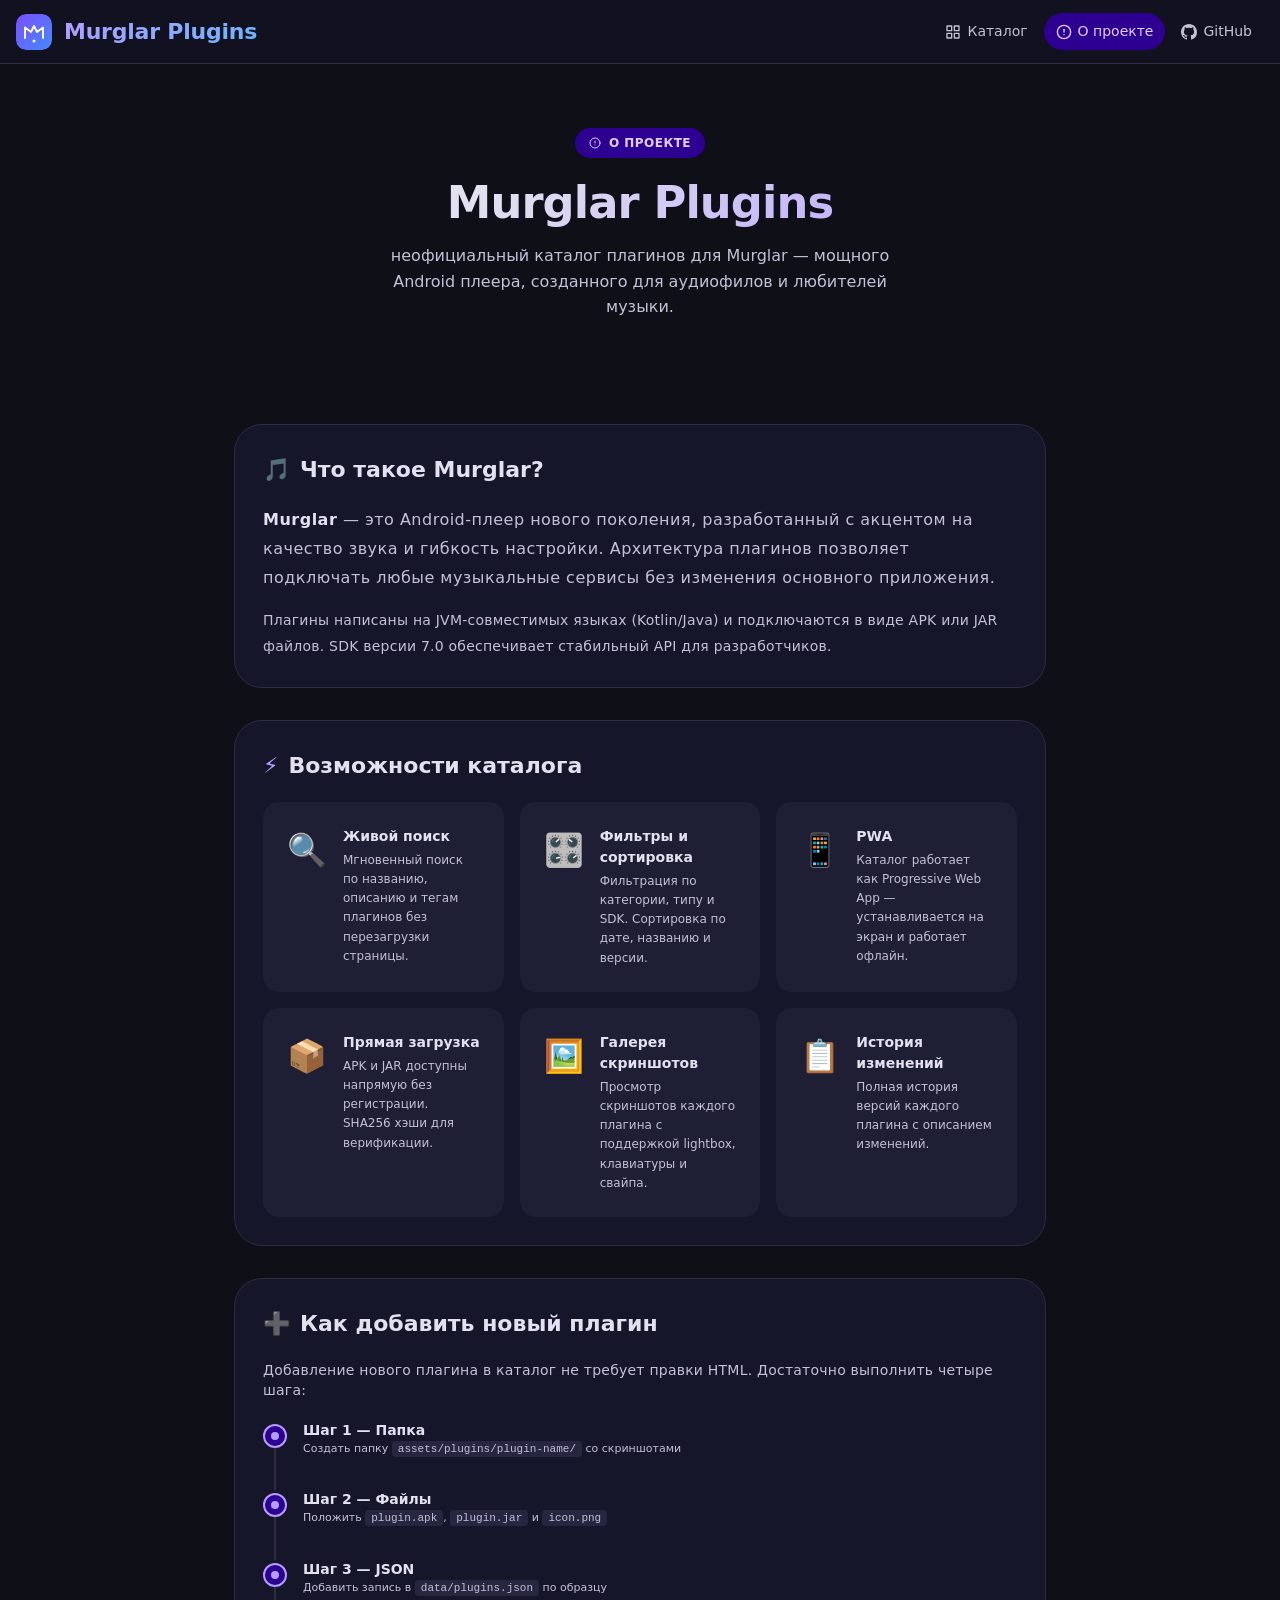
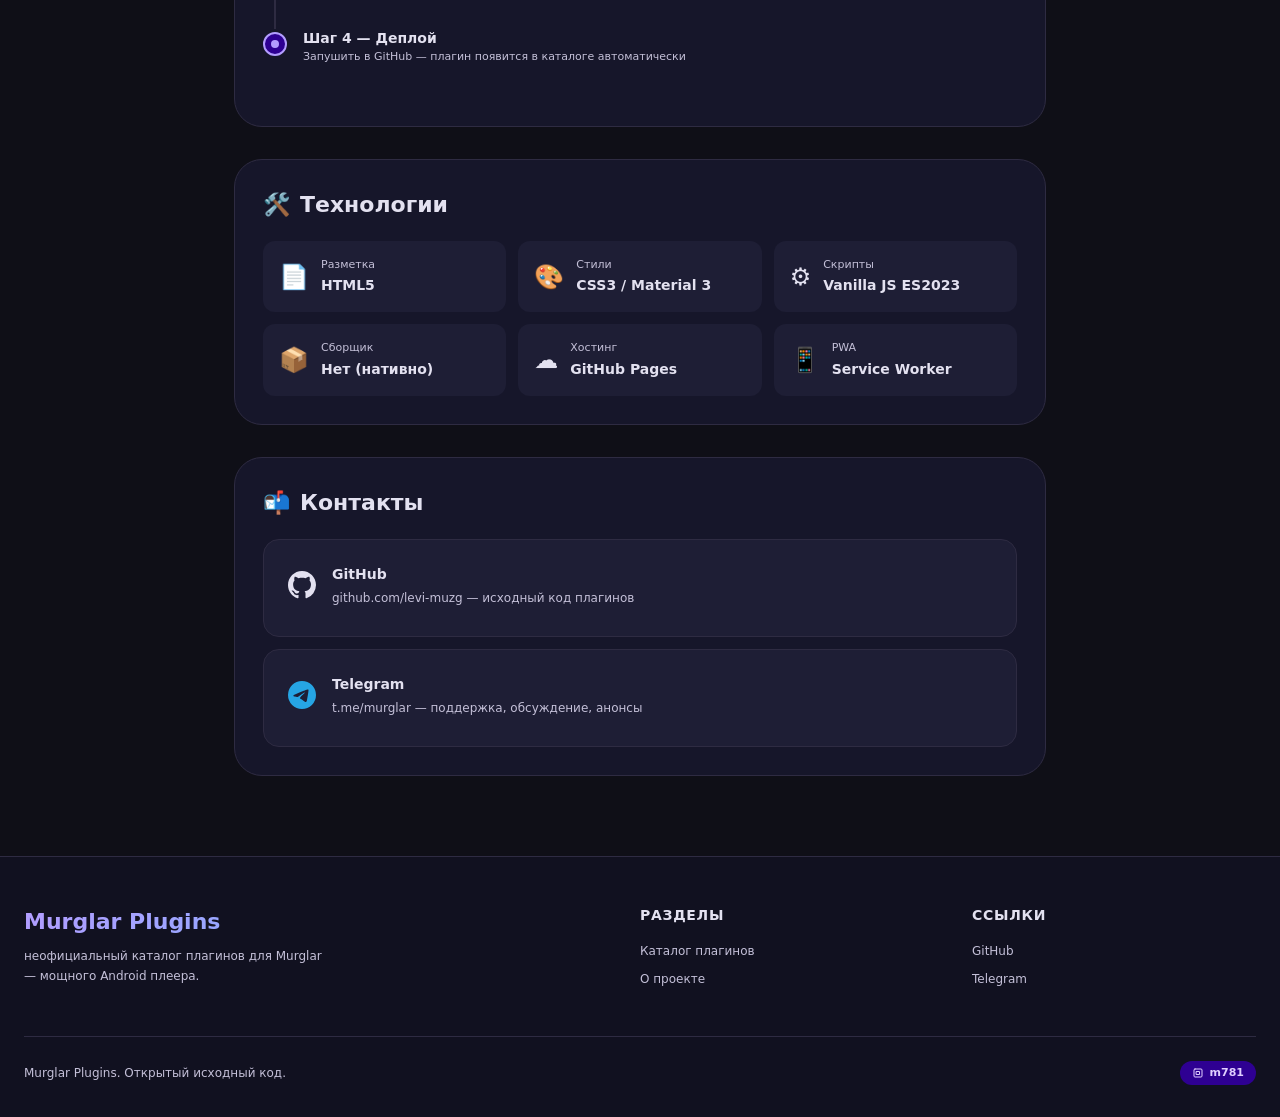
==== about.html @ e6970394 "Add files via upload" ====
<!DOCTYPE html>
<html lang="ru" data-theme="dark">
<head>
  <meta charset="UTF-8">
  <meta name="viewport" content="width=device-width, initial-scale=1.0">
  <meta name="description" content="О проекте Murglar Plugins — неофициальный каталог плагинов для Android плеера Murglar.">
  <meta name="theme-color" content="#7C4DFF">
  <meta name="color-scheme" content="dark">
  <link rel="manifest" href="manifest.json">
  <link rel="icon" type="image/svg+xml" href="assets/logo.svg">
  <link rel="apple-touch-icon" href="assets/icons/icon-192.svg">
  <title>О проекте — Murglar Plugins</title>
  <link rel="stylesheet" href="css/material.css">
  <link rel="stylesheet" href="css/style.css">
  <link rel="stylesheet" href="css/responsive.css">
</head>
<body>
<div class="page-wrapper">

  <!-- ─── NAV ─── -->
  <header>
    <nav class="nav" role="navigation" aria-label="Главная навигация">
      <div class="nav-inner">
        <a href="index.html" class="nav-brand">
          <img src="assets/logo.svg" alt="" class="nav-logo" width="36" height="36">
          <span class="nav-title">Murglar Plugins</span>
        </a>
        <div class="nav-spacer"></div>
        <div class="nav-links" role="list">
          <a href="index.html" class="nav-link" role="listitem">
            <svg width="16" height="16" viewBox="0 0 24 24" fill="none" stroke="currentColor" stroke-width="2" stroke-linecap="round" stroke-linejoin="round"><rect x="3" y="3" width="7" height="7"/><rect x="14" y="3" width="7" height="7"/><rect x="3" y="14" width="7" height="7"/><rect x="14" y="14" width="7" height="7"/></svg>
            Каталог
          </a>
          <a href="about.html" class="nav-link active" role="listitem" aria-current="page">
            <svg width="16" height="16" viewBox="0 0 24 24" fill="none" stroke="currentColor" stroke-width="2" stroke-linecap="round" stroke-linejoin="round"><circle cx="12" cy="12" r="10"/><line x1="12" y1="8" x2="12" y2="12"/><line x1="12" y1="16" x2="12.01" y2="16"/></svg>
            О проекте
          </a>
          <a href="https://github.com/levi-muzg" class="nav-link" target="_blank" rel="noopener" role="listitem">
            <svg width="16" height="16" viewBox="0 0 24 24" fill="currentColor"><path d="M12 0C5.37 0 0 5.37 0 12c0 5.31 3.435 9.795 8.205 11.385.6.105.825-.255.825-.57 0-.285-.015-1.23-.015-2.235-3.015.555-3.795-.735-4.035-1.41-.135-.345-.72-1.41-1.23-1.695-.42-.225-1.02-.78-.015-.795.945-.015 1.62.87 1.845 1.23 1.08 1.815 2.805 1.305 3.495.99.105-.78.42-1.305.765-1.605-2.67-.3-5.46-1.335-5.46-5.925 0-1.305.465-2.385 1.23-3.225-.12-.3-.54-1.53.12-3.18 0 0 1.005-.315 3.3 1.23.96-.27 1.98-.405 3-.405s2.04.135 3 .405c2.295-1.56 3.3-1.23 3.3-1.23.66 1.65.24 2.88.12 3.18.765.84 1.23 1.905 1.23 3.225 0 4.605-2.805 5.625-5.475 5.925.435.375.81 1.095.81 2.22 0 1.605-.015 2.895-.015 3.3 0 .315.225.69.825.57A12.02 12.02 0 0 0 24 12c0-6.63-5.37-12-12-12z"/></svg>
            GitHub
          </a>
        </div>
        <button id="nav-menu-btn" class="icon-btn nav-menu-btn" aria-label="Открыть меню" aria-expanded="false" aria-controls="nav-drawer">
          <svg width="22" height="22" viewBox="0 0 24 24" fill="none" stroke="currentColor" stroke-width="2" stroke-linecap="round"><line x1="3" y1="6" x2="21" y2="6"/><line x1="3" y1="12" x2="21" y2="12"/><line x1="3" y1="18" x2="21" y2="18"/></svg>
        </button>
      </div>
    </nav>
    <div id="nav-drawer-overlay" class="nav-drawer-overlay" aria-hidden="true"></div>
    <div id="nav-drawer" class="nav-drawer" role="dialog" aria-label="Меню навигации" aria-modal="true">
      <a href="index.html" class="nav-link">
        <svg width="18" height="18" viewBox="0 0 24 24" fill="none" stroke="currentColor" stroke-width="2" stroke-linecap="round" stroke-linejoin="round"><rect x="3" y="3" width="7" height="7"/><rect x="14" y="3" width="7" height="7"/><rect x="3" y="14" width="7" height="7"/><rect x="14" y="14" width="7" height="7"/></svg>
        Каталог
      </a>
      <a href="about.html" class="nav-link active" aria-current="page">
        <svg width="18" height="18" viewBox="0 0 24 24" fill="none" stroke="currentColor" stroke-width="2" stroke-linecap="round" stroke-linejoin="round"><circle cx="12" cy="12" r="10"/><line x1="12" y1="8" x2="12" y2="12"/><line x1="12" y1="16" x2="12.01" y2="16"/></svg>
        О проекте
      </a>
      <a href="https://github.com/levi-muzg" class="nav-link" target="_blank" rel="noopener">
        <svg width="18" height="18" viewBox="0 0 24 24" fill="currentColor"><path d="M12 0C5.37 0 0 5.37 0 12c0 5.31 3.435 9.795 8.205 11.385.6.105.825-.255.825-.57 0-.285-.015-1.23-.015-2.235-3.015.555-3.795-.735-4.035-1.41-.135-.345-.72-1.41-1.23-1.695-.42-.225-1.02-.78-.015-.795.945-.015 1.62.87 1.845 1.23 1.08 1.815 2.805 1.305 3.495.99.105-.78.42-1.305.765-1.605-2.67-.3-5.46-1.335-5.46-5.925 0-1.305.465-2.385 1.23-3.225-.12-.3-.54-1.53.12-3.18 0 0 1.005-.315 3.3 1.23.96-.27 1.98-.405 3-.405s2.04.135 3 .405c2.295-1.56 3.3-1.23 3.3-1.23.66 1.65.24 2.88.12 3.18.765.84 1.23 1.905 1.23 3.225 0 4.605-2.805 5.625-5.475 5.925.435.375.81 1.095.81 2.22 0 1.605-.015 2.895-.015 3.3 0 .315.225.69.825.57A12.02 12.02 0 0 0 24 12c0-6.63-5.37-12-12-12z"/></svg>
        GitHub
      </a>
    </div>
  </header>

  <!-- ─── CONTENT ─── -->
  <main class="content-area page-transition-enter">
    <div class="container-narrow">

      <!-- HERO -->
      <section class="about-hero" aria-labelledby="about-title">
        <div class="hero-eyebrow" style="display:inline-flex;margin-bottom:20px">
          <svg width="12" height="12" viewBox="0 0 24 24" fill="none" stroke="currentColor" stroke-width="2" stroke-linecap="round" stroke-linejoin="round"><circle cx="12" cy="12" r="10"/><line x1="12" y1="8" x2="12" y2="12"/><line x1="12" y1="16" x2="12.01" y2="16"/></svg>
          О проекте
        </div>
        <h1 id="about-title" class="hero-title" style="font-size:clamp(1.75rem,4vw,2.8rem)">Murglar Plugins</h1>
        <p class="hero-sub">
          неофициальный каталог плагинов для Murglar — мощного Android плеера,
          созданного для аудиофилов и любителей музыки.
        </p>
      </section>

      <!-- SECTIONS -->
      <div class="about-sections">

        <!-- Что такое Murglar -->
        <section class="plugin-section" aria-labelledby="about-murglar">
          <h2 id="about-murglar" class="plugin-section-title">
            <span class="plugin-section-title-icon">🎵</span>
            Что такое Murglar?
          </h2>
          <p class="body-large" style="color:var(--m3-on-surface-variant);line-height:1.8;margin-bottom:16px">
            <strong style="color:var(--m3-on-surface)">Murglar</strong> — это Android-плеер нового поколения,
            разработанный с акцентом на качество звука и гибкость настройки.
            Архитектура плагинов позволяет подключать любые музыкальные сервисы
            без изменения основного приложения.
          </p>
          <p class="body-medium" style="color:var(--m3-on-surface-variant);line-height:1.8">
            Плагины написаны на JVM-совместимых языках (Kotlin/Java) и подключаются
            в виде APK или JAR файлов. SDK версии 7.0 обеспечивает стабильный API
            для разработчиков.
          </p>
        </section>

        <!-- Возможности каталога -->
        <section class="plugin-section" aria-labelledby="about-catalog">
          <h2 id="about-catalog" class="plugin-section-title">
            <span class="plugin-section-title-icon">⚡</span>
            Возможности каталога
          </h2>
          <div class="info-grid">
            <div class="info-card">
              <div class="info-card-icon">🔍</div>
              <div>
                <div class="info-card-title">Живой поиск</div>
                <div class="info-card-text">Мгновенный поиск по названию, описанию и тегам плагинов без перезагрузки страницы.</div>
              </div>
            </div>
            <div class="info-card">
              <div class="info-card-icon">🎛️</div>
              <div>
                <div class="info-card-title">Фильтры и сортировка</div>
                <div class="info-card-text">Фильтрация по категории, типу и SDK. Сортировка по дате, названию и версии.</div>
              </div>
            </div>
            <div class="info-card">
              <div class="info-card-icon">📱</div>
              <div>
                <div class="info-card-title">PWA</div>
                <div class="info-card-text">Каталог работает как Progressive Web App — устанавливается на экран и работает офлайн.</div>
              </div>
            </div>
            <div class="info-card">
              <div class="info-card-icon">📦</div>
              <div>
                <div class="info-card-title">Прямая загрузка</div>
                <div class="info-card-text">APK и JAR доступны напрямую без регистрации. SHA256 хэши для верификации.</div>
              </div>
            </div>
            <div class="info-card">
              <div class="info-card-icon">🖼️</div>
              <div>
                <div class="info-card-title">Галерея скриншотов</div>
                <div class="info-card-text">Просмотр скриншотов каждого плагина с поддержкой lightbox, клавиатуры и свайпа.</div>
              </div>
            </div>
            <div class="info-card">
              <div class="info-card-icon">📋</div>
              <div>
                <div class="info-card-title">История изменений</div>
                <div class="info-card-text">Полная история версий каждого плагина с описанием изменений.</div>
              </div>
            </div>
          </div>
        </section>

        <!-- Как добавить плагин -->
        <section class="plugin-section" aria-labelledby="about-add">
          <h2 id="about-add" class="plugin-section-title">
            <span class="plugin-section-title-icon">➕</span>
            Как добавить новый плагин
          </h2>
          <p class="body-medium" style="color:var(--m3-on-surface-variant);margin-bottom:20px">
            Добавление нового плагина в каталог не требует правки HTML.
            Достаточно выполнить четыре шага:
          </p>
          <div class="changelog-list">
            <div class="changelog-item">
              <div class="changelog-dot"><div class="changelog-dot-inner"></div></div>
              <div class="changelog-body">
                <div class="changelog-version" style="font-family:inherit;font-size:.875rem">Шаг 1 — Папка</div>
                <div class="changelog-date">Создать папку <code style="background:var(--m3-surface-container-highest);padding:2px 6px;border-radius:4px;font-family:monospace">assets/plugins/plugin-name/</code> со скриншотами</div>
              </div>
            </div>
            <div class="changelog-item">
              <div class="changelog-dot"><div class="changelog-dot-inner"></div></div>
              <div class="changelog-body">
                <div class="changelog-version" style="font-family:inherit;font-size:.875rem">Шаг 2 — Файлы</div>
                <div class="changelog-date">Положить <code style="background:var(--m3-surface-container-highest);padding:2px 6px;border-radius:4px;font-family:monospace">plugin.apk</code>, <code style="background:var(--m3-surface-container-highest);padding:2px 6px;border-radius:4px;font-family:monospace">plugin.jar</code> и <code style="background:var(--m3-surface-container-highest);padding:2px 6px;border-radius:4px;font-family:monospace">icon.png</code></div>
              </div>
            </div>
            <div class="changelog-item">
              <div class="changelog-dot"><div class="changelog-dot-inner"></div></div>
              <div class="changelog-body">
                <div class="changelog-version" style="font-family:inherit;font-size:.875rem">Шаг 3 — JSON</div>
                <div class="changelog-date">Добавить запись в <code style="background:var(--m3-surface-container-highest);padding:2px 6px;border-radius:4px;font-family:monospace">data/plugins.json</code> по образцу</div>
              </div>
            </div>
            <div class="changelog-item" style="--last:1">
              <div class="changelog-dot"><div class="changelog-dot-inner"></div></div>
              <div class="changelog-body">
                <div class="changelog-version" style="font-family:inherit;font-size:.875rem">Шаг 4 — Деплой</div>
                <div class="changelog-date">Запушить в GitHub — плагин появится в каталоге автоматически</div>
              </div>
            </div>
          </div>
        </section>

        <!-- Технологии -->
        <section class="plugin-section" aria-labelledby="about-tech">
          <h2 id="about-tech" class="plugin-section-title">
            <span class="plugin-section-title-icon">🛠️</span>
            Технологии
          </h2>
          <div class="compat-grid">
            <div class="compat-item">
              <div class="compat-icon">📄</div>
              <div class="compat-info">
                <div class="compat-label">Разметка</div>
                <div class="compat-value">HTML5</div>
              </div>
            </div>
            <div class="compat-item">
              <div class="compat-icon">🎨</div>
              <div class="compat-info">
                <div class="compat-label">Стили</div>
                <div class="compat-value">CSS3 / Material 3</div>
              </div>
            </div>
            <div class="compat-item">
              <div class="compat-icon">⚙️</div>
              <div class="compat-info">
                <div class="compat-label">Скрипты</div>
                <div class="compat-value">Vanilla JS ES2023</div>
              </div>
            </div>
            <div class="compat-item">
              <div class="compat-icon">📦</div>
              <div class="compat-info">
                <div class="compat-label">Сборщик</div>
                <div class="compat-value">Нет (нативно)</div>
              </div>
            </div>
            <div class="compat-item">
              <div class="compat-icon">☁️</div>
              <div class="compat-info">
                <div class="compat-label">Хостинг</div>
                <div class="compat-value">GitHub Pages</div>
              </div>
            </div>
            <div class="compat-item">
              <div class="compat-icon">📱</div>
              <div class="compat-info">
                <div class="compat-label">PWA</div>
                <div class="compat-value">Service Worker</div>
              </div>
            </div>
          </div>
        </section>

        <!-- Контакты -->
        <section class="plugin-section" aria-labelledby="about-contacts">
          <h2 id="about-contacts" class="plugin-section-title">
            <span class="plugin-section-title-icon">📬</span>
            Контакты
          </h2>
          <div style="display:flex;flex-direction:column;gap:12px">
            <a href="https://github.com/levi-muzg" class="info-card" target="_blank" rel="noopener"
               style="text-decoration:none;transition:border-color .15s ease;border:1px solid var(--m3-outline-variant)"
               onmouseover="this.style.borderColor='var(--m3-primary)'"
               onmouseout="this.style.borderColor='var(--m3-outline-variant)'">
              <div class="info-card-icon">
                <svg width="28" height="28" viewBox="0 0 24 24" fill="currentColor" style="color:var(--m3-on-surface)"><path d="M12 0C5.37 0 0 5.37 0 12c0 5.31 3.435 9.795 8.205 11.385.6.105.825-.255.825-.57 0-.285-.015-1.23-.015-2.235-3.015.555-3.795-.735-4.035-1.41-.135-.345-.72-1.41-1.23-1.695-.42-.225-1.02-.78-.015-.795.945-.015 1.62.87 1.845 1.23 1.08 1.815 2.805 1.305 3.495.99.105-.78.42-1.305.765-1.605-2.67-.3-5.46-1.335-5.46-5.925 0-1.305.465-2.385 1.23-3.225-.12-.3-.54-1.53.12-3.18 0 0 1.005-.315 3.3 1.23.96-.27 1.98-.405 3-.405s2.04.135 3 .405c2.295-1.56 3.3-1.23 3.3-1.23.66 1.65.24 2.88.12 3.18.765.84 1.23 1.905 1.23 3.225 0 4.605-2.805 5.625-5.475 5.925.435.375.81 1.095.81 2.22 0 1.605-.015 2.895-.015 3.3 0 .315.225.69.825.57A12.02 12.02 0 0 0 24 12c0-6.63-5.37-12-12-12z"/></svg>
              </div>
              <div>
                <div class="info-card-title">GitHub</div>
                <div class="info-card-text">github.com/levi-muzg — исходный код плагинов</div>
              </div>
            </a>
            <a href="https://t.me/murglar" class="info-card" target="_blank" rel="noopener"
               style="text-decoration:none;transition:border-color .15s ease;border:1px solid var(--m3-outline-variant)"
               onmouseover="this.style.borderColor='var(--m3-primary)'"
               onmouseout="this.style.borderColor='var(--m3-outline-variant)'">
              <div class="info-card-icon">
                <svg width="28" height="28" viewBox="0 0 24 24" fill="currentColor" style="color:#26A5E4"><path d="M11.944 0A12 12 0 0 0 0 12a12 12 0 0 0 12 12 12 12 0 0 0 12-12A12 12 0 0 0 12 0a12 12 0 0 0-.056 0zm4.962 7.224c.1-.002.321.023.465.14a.506.506 0 0 1 .171.325c.016.093.036.306.02.472-.18 1.898-.962 6.502-1.36 8.627-.168.9-.499 1.201-.82 1.23-.696.065-1.225-.46-1.9-.902-1.056-.693-1.653-1.124-2.678-1.8-1.185-.78-.417-1.21.258-1.91.177-.184 3.247-2.977 3.307-3.23.007-.032.014-.15-.056-.212s-.174-.041-.249-.024c-.106.024-1.793 1.14-5.061 3.345-.48.33-.913.49-1.302.48-.428-.008-1.252-.241-1.865-.44-.752-.245-1.349-.374-1.297-.789.027-.216.325-.437.893-.663 3.498-1.524 5.83-2.529 6.998-3.014 3.332-1.386 4.025-1.627 4.476-1.635z"/></svg>
              </div>
              <div>
                <div class="info-card-title">Telegram</div>
                <div class="info-card-text">t.me/murglar — поддержка, обсуждение, анонсы</div>
              </div>
            </a>
          </div>
        </section>

      </div>
    </div>
  </main>

  <!-- ─── FOOTER ─── -->
  <footer class="footer">
    <div class="container">
      <div class="footer-inner">
        <div class="footer-brand">
          <div class="footer-brand-title">Murglar Plugins</div>
          <p class="footer-brand-desc">неофициальный каталог плагинов для Murglar — мощного Android плеера.</p>
        </div>
        <div>
          <div class="footer-col-title">Разделы</div>
          <div class="footer-links">
            <a href="index.html" class="footer-link">Каталог плагинов</a>
            <a href="about.html" class="footer-link">О проекте</a>
          </div>
        </div>
        <div>
          <div class="footer-col-title">Ссылки</div>
          <div class="footer-links">
            <a href="https://github.com/levi-muzg" class="footer-link" target="_blank" rel="noopener">GitHub</a>
            <a href="https://t.me/murglar" class="footer-link" target="_blank" rel="noopener">Telegram</a>
          </div>
        </div>
      </div>
      <div class="footer-bottom">
        <p class="footer-copy">Murglar Plugins. Открытый исходный код.</p>
        <div class="footer-sdk">
          <span class="sdk-pill">
            <svg width="12" height="12" viewBox="0 0 24 24" fill="none" stroke="currentColor" stroke-width="2" stroke-linecap="round" stroke-linejoin="round"><rect x="4" y="4" width="16" height="16" rx="2"/><rect x="9" y="9" width="6" height="6"/></svg>
            m781
          </span>
        </div>
      </div>
    </div>
  </footer>

</div>

<button id="scroll-top" class="scroll-top" aria-label="Прокрутить наверх" title="Наверх">
  <svg width="20" height="20" viewBox="0 0 24 24" fill="none" stroke="currentColor" stroke-width="2" stroke-linecap="round" stroke-linejoin="round"><line x1="12" y1="19" x2="12" y2="5"/><polyline points="5 12 12 5 19 12"/></svg>
</button>

<script>
  if ('serviceWorker' in navigator) {
    window.addEventListener('load', () => {
      navigator.serviceWorker.register('./sw.js').catch(() => {});
    });
  }
</script>

<script type="module">
  import { initScrollBehavior, initScrollTop, initNavDrawer } from './js/theme.js';
  document.addEventListener('DOMContentLoaded', () => {
    initScrollBehavior();
    initScrollTop();
    initNavDrawer();
  });
</script>
</body>
</html>
---- css/material.css ----
/* =====================================================
   MATERIAL 3 — MURGLAR PLUGINS DESIGN SYSTEM
   Murglar brand: Deep Purple / Blue accent, dark-first
   ===================================================== */

/* ─── TOKENS ─── */
:root {
  /* Brand palette */
  --m3-primary:           #B39DFF;
  --m3-on-primary:        #1A0070;
  --m3-primary-container: #2E0092;
  --m3-on-primary-container: #E0CFFF;

  --m3-secondary:         #69B6FF;
  --m3-on-secondary:      #003259;
  --m3-secondary-container: #00497E;
  --m3-on-secondary-container: #D1E4FF;

  --m3-tertiary:          #FF80AB;
  --m3-on-tertiary:       #5C0027;
  --m3-tertiary-container:#88003F;
  --m3-on-tertiary-container: #FFD9E3;

  --m3-error:             #FFB4AB;
  --m3-on-error:          #690005;
  --m3-error-container:   #93000A;
  --m3-on-error-container:#FFB4AB;

  /* Surfaces — dark theme */
  --m3-surface:           #0F0F17;
  --m3-surface-dim:       #0A0A12;
  --m3-surface-bright:    #1A1A26;
  --m3-surface-variant:   #1E1E2E;
  --m3-surface-container-lowest:  #080810;
  --m3-surface-container-low:     #111120;
  --m3-surface-container:         #16162A;
  --m3-surface-container-high:    #1E1E35;
  --m3-surface-container-highest: #262640;

  --m3-on-surface:        #E3E1F0;
  --m3-on-surface-variant:#C4C0D8;
  --m3-outline:           #6E6B82;
  --m3-outline-variant:   #2E2B42;

  /* Elevation tints (primary overlay) */
  --m3-elev1:  rgba(124,77,255,.05);
  --m3-elev2:  rgba(124,77,255,.08);
  --m3-elev3:  rgba(124,77,255,.11);
  --m3-elev4:  rgba(124,77,255,.12);
  --m3-elev5:  rgba(124,77,255,.14);

  /* Typography scale */
  --m3-display-large:   3.5625rem;   /* 57px */
  --m3-display-medium:  2.8125rem;   /* 45px */
  --m3-display-small:   2.25rem;     /* 36px */
  --m3-headline-large:  2rem;        /* 32px */
  --m3-headline-medium: 1.75rem;     /* 28px */
  --m3-headline-small:  1.5rem;      /* 24px */
  --m3-title-large:     1.375rem;    /* 22px */
  --m3-title-medium:    1rem;        /* 16px */
  --m3-title-small:     .875rem;     /* 14px */
  --m3-body-large:      1rem;
  --m3-body-medium:     .875rem;
  --m3-body-small:      .75rem;
  --m3-label-large:     .875rem;
  --m3-label-medium:    .75rem;
  --m3-label-small:     .6875rem;

  /* Shape */
  --m3-shape-none:       0;
  --m3-shape-xs:         4px;
  --m3-shape-sm:         8px;
  --m3-shape-md:         12px;
  --m3-shape-lg:         16px;
  --m3-shape-xl:         28px;
  --m3-shape-full:       999px;

  /* Motion */
  --m3-dur-short1:  50ms;
  --m3-dur-short2:  100ms;
  --m3-dur-short3:  150ms;
  --m3-dur-short4:  200ms;
  --m3-dur-medium1: 250ms;
  --m3-dur-medium2: 300ms;
  --m3-dur-medium3: 350ms;
  --m3-dur-medium4: 400ms;
  --m3-dur-long1:   450ms;
  --m3-dur-long2:   500ms;

  --m3-ease-standard:          cubic-bezier(.2,0,0,1);
  --m3-ease-standard-decel:    cubic-bezier(0,0,0,1);
  --m3-ease-standard-accel:    cubic-bezier(.3,0,1,1);
  --m3-ease-emphasized:        cubic-bezier(.2,0,0,1);
  --m3-ease-emphasized-decel:  cubic-bezier(.05,.7,.1,1);
  --m3-ease-emphasized-accel:  cubic-bezier(.3,0,.8,.15);

  /* Z-index */
  --z-below:   -1;
  --z-base:    0;
  --z-raised:  10;
  --z-overlay: 100;
  --z-modal:   200;
  --z-top:     300;
}

/* ─── RESET ─── */
*, *::before, *::after {
  box-sizing: border-box;
  margin: 0;
  padding: 0;
}

html {
  font-size: 16px;
  scroll-behavior: smooth;
  -webkit-text-size-adjust: 100%;
}

body {
  font-family: 'Google Sans', 'Nunito Sans', system-ui, -apple-system, sans-serif;
  background: var(--m3-surface);
  color: var(--m3-on-surface);
  line-height: 1.5;
  min-height: 100vh;
  overflow-x: hidden;
}

img {
  display: block;
  max-width: 100%;
}

a {
  color: var(--m3-primary);
  text-decoration: none;
}

a:hover {
  text-decoration: underline;
}

button {
  cursor: pointer;
  font-family: inherit;
  border: none;
  background: none;
}

ul, ol {
  list-style: none;
}

/* ─── BUTTONS ─── */
.btn {
  display: inline-flex;
  align-items: center;
  justify-content: center;
  gap: 8px;
  height: 40px;
  padding: 0 24px;
  border-radius: var(--m3-shape-full);
  font-size: var(--m3-label-large);
  font-weight: 500;
  letter-spacing: .006em;
  transition:
    background var(--m3-dur-short4) var(--m3-ease-standard),
    box-shadow var(--m3-dur-short4) var(--m3-ease-standard),
    transform var(--m3-dur-short2) var(--m3-ease-standard);
  position: relative;
  overflow: hidden;
  user-select: none;
  white-space: nowrap;
  text-decoration: none;
}

.btn::after {
  content: '';
  position: absolute;
  inset: 0;
  border-radius: inherit;
  background: transparent;
  transition: background var(--m3-dur-short3) var(--m3-ease-standard);
}

.btn:hover::after  { background: rgba(255,255,255,.08); }
.btn:active::after { background: rgba(255,255,255,.12); }

.btn:active { transform: scale(.97); }

/* Filled */
.btn-filled {
  background: var(--m3-primary);
  color: var(--m3-on-primary);
  box-shadow: 0 1px 2px rgba(0,0,0,.3), 0 1px 3px 1px rgba(0,0,0,.15);
}
.btn-filled:hover {
  box-shadow: 0 1px 2px rgba(0,0,0,.3), 0 2px 6px 2px rgba(0,0,0,.15);
}

/* Tonal */
.btn-tonal {
  background: var(--m3-primary-container);
  color: var(--m3-on-primary-container);
}
.btn-tonal:hover {
  box-shadow: 0 1px 2px rgba(0,0,0,.3), 0 1px 3px 1px rgba(0,0,0,.15);
}

/* Outlined */
.btn-outlined {
  background: transparent;
  color: var(--m3-primary);
  border: 1.5px solid var(--m3-outline);
  padding: 0 23px;
}
.btn-outlined:hover {
  background: rgba(124,77,255,.08);
}

/* Text */
.btn-text {
  background: transparent;
  color: var(--m3-primary);
  padding: 0 12px;
}
.btn-text:hover { background: rgba(124,77,255,.08); }

/* Icon button */
.icon-btn {
  display: inline-flex;
  align-items: center;
  justify-content: center;
  width: 40px;
  height: 40px;
  border-radius: var(--m3-shape-full);
  color: var(--m3-on-surface-variant);
  transition: background var(--m3-dur-short3) var(--m3-ease-standard);
  cursor: pointer;
  flex-shrink: 0;
}
.icon-btn:hover { background: rgba(255,255,255,.08); }
.icon-btn:active { background: rgba(255,255,255,.12); }

/* Small button */
.btn-sm {
  height: 32px;
  padding: 0 16px;
  font-size: var(--m3-label-medium);
}

/* ─── CARDS ─── */
.card {
  background: var(--m3-surface-container);
  border-radius: var(--m3-shape-xl);
  overflow: hidden;
  position: relative;
  transition:
    transform var(--m3-dur-medium1) var(--m3-ease-emphasized),
    box-shadow var(--m3-dur-medium1) var(--m3-ease-emphasized);
}

.card-elevated {
  background: color-mix(in srgb, var(--m3-primary) 5%, var(--m3-surface-container));
  box-shadow:
    0 1px 2px rgba(0,0,0,.3),
    0 1px 3px 1px rgba(0,0,0,.15);
}

.card-elevated:hover {
  transform: translateY(-2px);
  box-shadow:
    0 1px 2px rgba(0,0,0,.3),
    0 2px 6px 2px rgba(0,0,0,.15);
}

.card-filled {
  background: var(--m3-surface-container-highest);
}

.card-outlined {
  background: var(--m3-surface);
  border: 1px solid var(--m3-outline-variant);
}

/* ─── CHIPS ─── */
.chip {
  display: inline-flex;
  align-items: center;
  gap: 6px;
  height: 32px;
  padding: 0 12px;
  border-radius: var(--m3-shape-sm);
  font-size: var(--m3-label-large);
  font-weight: 500;
  cursor: pointer;
  transition: all var(--m3-dur-short3) var(--m3-ease-standard);
  user-select: none;
  white-space: nowrap;
}

.chip-filter {
  background: transparent;
  color: var(--m3-on-surface-variant);
  border: 1px solid var(--m3-outline-variant);
}
.chip-filter:hover {
  background: rgba(255,255,255,.05);
  border-color: var(--m3-outline);
  color: var(--m3-on-surface);
}
.chip-filter.active {
  background: var(--m3-primary-container);
  color: var(--m3-on-primary-container);
  border-color: transparent;
}

/* ─── BADGES ─── */
.badge {
  display: inline-flex;
  align-items: center;
  height: 20px;
  padding: 0 8px;
  border-radius: var(--m3-shape-full);
  font-size: var(--m3-label-small);
  font-weight: 600;
  letter-spacing: .02em;
  text-transform: uppercase;
}
.badge-primary {
  background: var(--m3-primary-container);
  color: var(--m3-on-primary-container);
}
.badge-secondary {
  background: var(--m3-secondary-container);
  color: var(--m3-on-secondary-container);
}
.badge-hifi {
  background: linear-gradient(135deg, #00E676, #00BCD4);
  color: #003;
}
.badge-beta {
  background: var(--m3-tertiary-container);
  color: var(--m3-on-tertiary-container);
}

/* ─── RIPPLE ─── */
.ripple-container {
  position: relative;
  overflow: hidden;
}

.ripple-wave {
  position: absolute;
  border-radius: 50%;
  background: rgba(255,255,255,.2);
  transform: scale(0);
  animation: ripple-anim var(--m3-dur-long2) var(--m3-ease-standard-decel) forwards;
  pointer-events: none;
}

@keyframes ripple-anim {
  to { transform: scale(4); opacity: 0; }
}

/* ─── DIVIDERS ─── */
.divider {
  height: 1px;
  background: var(--m3-outline-variant);
}

/* ─── TEXT STYLES ─── */
.display-large   { font-size: var(--m3-display-large);   font-weight: 400; letter-spacing: -.016em; line-height: 1.12; }
.display-medium  { font-size: var(--m3-display-medium);  font-weight: 400; letter-spacing: 0; line-height: 1.16; }
.display-small   { font-size: var(--m3-display-small);   font-weight: 400; letter-spacing: 0; line-height: 1.22; }
.headline-large  { font-size: var(--m3-headline-large);  font-weight: 400; letter-spacing: 0; line-height: 1.25; }
.headline-medium { font-size: var(--m3-headline-medium); font-weight: 400; letter-spacing: 0; line-height: 1.29; }
.headline-small  { font-size: var(--m3-headline-small);  font-weight: 400; letter-spacing: 0; line-height: 1.33; }
.title-large     { font-size: var(--m3-title-large);     font-weight: 500; letter-spacing: 0; line-height: 1.27; }
.title-medium    { font-size: var(--m3-title-medium);    font-weight: 500; letter-spacing: .009em; line-height: 1.5; }
.title-small     { font-size: var(--m3-title-small);     font-weight: 500; letter-spacing: .006em; line-height: 1.43; }
.body-large      { font-size: var(--m3-body-large);      font-weight: 400; letter-spacing: .031em; line-height: 1.5; }
.body-medium     { font-size: var(--m3-body-medium);     font-weight: 400; letter-spacing: .016em; line-height: 1.43; }
.body-small      { font-size: var(--m3-body-small);      font-weight: 400; letter-spacing: .025em; line-height: 1.33; }
.label-large     { font-size: var(--m3-label-large);     font-weight: 500; letter-spacing: .006em; line-height: 1.43; }
.label-medium    { font-size: var(--m3-label-medium);    font-weight: 500; letter-spacing: .031em; line-height: 1.33; }
.label-small     { font-size: var(--m3-label-small);     font-weight: 500; letter-spacing: .031em; line-height: 1.45; }

/* ─── PROGRESS ─── */
.linear-progress {
  height: 4px;
  background: var(--m3-surface-container-highest);
  border-radius: var(--m3-shape-full);
  overflow: hidden;
}
.linear-progress-bar {
  height: 100%;
  background: var(--m3-primary);
  border-radius: var(--m3-shape-full);
  transform-origin: left;
  animation: progress-indeterminate 1.5s infinite ease-in-out;
}
@keyframes progress-indeterminate {
  0%  { transform: scaleX(0) translateX(0); }
  50% { transform: scaleX(.8) translateX(50%); }
  100% { transform: scaleX(0) translateX(300%); }
}

/* ─── SNACKBAR ─── */
.snackbar {
  position: fixed;
  bottom: 24px;
  left: 50%;
  transform: translateX(-50%) translateY(100px);
  background: var(--m3-surface-container-highest);
  color: var(--m3-on-surface);
  padding: 14px 16px;
  border-radius: var(--m3-shape-xs);
  font-size: var(--m3-body-medium);
  min-width: 280px;
  max-width: 600px;
  display: flex;
  align-items: center;
  gap: 16px;
  box-shadow: 0 3px 5px -1px rgba(0,0,0,.2), 0 6px 10px rgba(0,0,0,.14), 0 1px 18px rgba(0,0,0,.12);
  transition: transform var(--m3-dur-medium2) var(--m3-ease-emphasized-decel);
  z-index: var(--z-top);
}
.snackbar.show {
  transform: translateX(-50%) translateY(0);
}

/* ─── TOOLTIP ─── */
.tooltip {
  position: relative;
}
.tooltip::after {
  content: attr(data-tooltip);
  position: absolute;
  bottom: calc(100% + 8px);
  left: 50%;
  transform: translateX(-50%);
  background: var(--m3-surface-container-highest);
  color: var(--m3-on-surface);
  padding: 4px 8px;
  border-radius: var(--m3-shape-xs);
  font-size: var(--m3-label-small);
  white-space: nowrap;
  pointer-events: none;
  opacity: 0;
  transition: opacity var(--m3-dur-short3) var(--m3-ease-standard);
  z-index: var(--z-overlay);
}
.tooltip:hover::after { opacity: 1; }

/* ─── FOCUS RING ─── */
:focus-visible {
  outline: 3px solid var(--m3-primary);
  outline-offset: 2px;
}

/* ─── SCROLLBAR ─── */
::-webkit-scrollbar { width: 6px; height: 6px; }
::-webkit-scrollbar-track { background: transparent; }
::-webkit-scrollbar-thumb {
  background: var(--m3-outline);
  border-radius: 3px;
}
::-webkit-scrollbar-thumb:hover { background: var(--m3-on-surface-variant); }

/* ─── SELECTION ─── */
::selection {
  background: var(--m3-primary-container);
  color: var(--m3-on-primary-container);
}
---- css/style.css ----
/* =====================================================
   MURGLAR PLUGINS CATALOG — MAIN STYLES
   ===================================================== */

/* ─── FONTS ─── */
@import url('https://fonts.googleapis.com/css2?family=Google+Sans:wght@400;500;700&family=Google+Sans+Display:wght@400;500;700&family=Roboto+Mono:wght@400;500&display=swap');

/* ─── LAYOUT ─── */
.page-wrapper {
  display: flex;
  flex-direction: column;
  min-height: 100vh;
}

.content-area {
  flex: 1;
  padding-top: 64px; /* navbar height */
}

.container {
  max-width: 1280px;
  margin: 0 auto;
  padding: 0 24px;
}

.container-narrow {
  max-width: 860px;
  margin: 0 auto;
  padding: 0 24px;
}

/* ─── NAVIGATION ─── */
.nav {
  position: fixed;
  top: 0;
  left: 0;
  right: 0;
  height: 64px;
  background: var(--m3-surface-container-low);
  border-bottom: 1px solid var(--m3-outline-variant);
  z-index: var(--z-top);
  display: flex;
  align-items: center;
  transition: background var(--m3-dur-medium1) var(--m3-ease-standard);
}

.nav.scrolled {
  background: color-mix(in srgb, var(--m3-primary) 8%, var(--m3-surface-container));
  box-shadow: 0 1px 3px rgba(0,0,0,.4);
}

.nav-inner {
  max-width: 1280px;
  margin: 0 auto;
  padding: 0 16px;
  width: 100%;
  display: flex;
  align-items: center;
  gap: 8px;
}

.nav-brand {
  display: flex;
  align-items: center;
  gap: 12px;
  text-decoration: none;
  flex-shrink: 0;
}

.nav-logo {
  width: 36px;
  height: 36px;
  border-radius: 10px;
}

.nav-title {
  font-size: var(--m3-title-large);
  font-weight: 700;
  background: linear-gradient(135deg, var(--m3-primary), var(--m3-secondary));
  -webkit-background-clip: text;
  background-clip: text;
  -webkit-text-fill-color: transparent;
  letter-spacing: -.01em;
}

.nav-spacer { flex: 1; }

.nav-links {
  display: flex;
  align-items: center;
  gap: 4px;
}

.nav-link {
  display: flex;
  align-items: center;
  gap: 6px;
  padding: 8px 12px;
  border-radius: var(--m3-shape-full);
  font-size: var(--m3-label-large);
  font-weight: 500;
  color: var(--m3-on-surface-variant);
  text-decoration: none;
  transition: all var(--m3-dur-short3) var(--m3-ease-standard);
}

.nav-link:hover {
  background: rgba(255,255,255,.06);
  color: var(--m3-on-surface);
}

.nav-link.active {
  background: var(--m3-primary-container);
  color: var(--m3-on-primary-container);
}

.nav-link:hover { text-decoration: none; }

/* Mobile menu toggle */
.nav-menu-btn {
  display: none;
}

/* ─── HERO ─── */
.hero {
  background: linear-gradient(
    160deg,
    var(--m3-surface-container-low) 0%,
    var(--m3-surface-dim) 100%
  );
  padding: 64px 0 48px;
  position: relative;
  overflow: hidden;
}

.hero::before {
  content: '';
  position: absolute;
  top: -100px;
  right: -100px;
  width: 500px;
  height: 500px;
  background: radial-gradient(circle, rgba(124,77,255,.15) 0%, transparent 70%);
  pointer-events: none;
}

.hero::after {
  content: '';
  position: absolute;
  bottom: -80px;
  left: -60px;
  width: 400px;
  height: 400px;
  background: radial-gradient(circle, rgba(68,138,255,.1) 0%, transparent 70%);
  pointer-events: none;
}

.hero-inner {
  position: relative;
  z-index: 1;
  text-align: center;
}

.hero-eyebrow {
  display: inline-flex;
  align-items: center;
  gap: 8px;
  background: var(--m3-primary-container);
  color: var(--m3-on-primary-container);
  padding: 6px 14px;
  border-radius: var(--m3-shape-full);
  font-size: var(--m3-label-medium);
  font-weight: 600;
  letter-spacing: .04em;
  text-transform: uppercase;
  margin-bottom: 20px;
}

.hero-title {
  font-size: clamp(2rem, 5vw, var(--m3-display-medium));
  font-weight: 700;
  line-height: 1.1;
  letter-spacing: -.02em;
  margin-bottom: 16px;
  background: linear-gradient(135deg, var(--m3-on-surface) 30%, var(--m3-primary) 100%);
  -webkit-background-clip: text;
  background-clip: text;
  -webkit-text-fill-color: transparent;
}

.hero-sub {
  font-size: var(--m3-body-large);
  color: var(--m3-on-surface-variant);
  max-width: 520px;
  margin: 0 auto 40px;
  line-height: 1.6;
}

.hero-stats {
  display: flex;
  align-items: center;
  justify-content: center;
  gap: 48px;
  flex-wrap: wrap;
}

.hero-stat {
  text-align: center;
}

.hero-stat-value {
  font-size: var(--m3-headline-medium);
  font-weight: 700;
  color: var(--m3-primary);
  font-variant-numeric: tabular-nums;
}

.hero-stat-label {
  font-size: var(--m3-label-medium);
  color: var(--m3-on-surface-variant);
  margin-top: 2px;
  letter-spacing: .02em;
}

/* ─── SEARCH ─── */
.search-section {
  padding: 32px 0 0;
}

.search-bar {
  position: relative;
  max-width: 640px;
  margin: 0 auto;
}

.search-input-wrap {
  display: flex;
  align-items: center;
  background: var(--m3-surface-container-high);
  border: 1.5px solid var(--m3-outline-variant);
  border-radius: var(--m3-shape-full);
  transition: all var(--m3-dur-short3) var(--m3-ease-standard);
  overflow: hidden;
}

.search-input-wrap:focus-within {
  border-color: var(--m3-primary);
  background: var(--m3-surface-container-highest);
  box-shadow: 0 0 0 3px rgba(124,77,255,.12);
}

.search-icon {
  padding: 0 16px;
  color: var(--m3-on-surface-variant);
  flex-shrink: 0;
  display: flex;
  align-items: center;
}

.search-input {
  flex: 1;
  height: 52px;
  background: none;
  border: none;
  outline: none;
  font-size: var(--m3-body-large);
  color: var(--m3-on-surface);
  font-family: inherit;
}

.search-input::placeholder {
  color: var(--m3-on-surface-variant);
}

.search-clear {
  padding: 0 8px;
  color: var(--m3-on-surface-variant);
  opacity: 0;
  pointer-events: none;
  transition: opacity var(--m3-dur-short3) var(--m3-ease-standard);
  display: flex;
  align-items: center;
}

.search-clear.visible {
  opacity: 1;
  pointer-events: all;
}

.search-results-count {
  text-align: center;
  margin-top: 12px;
  font-size: var(--m3-body-small);
  color: var(--m3-on-surface-variant);
  min-height: 20px;
}

/* ─── FILTERS ─── */
.filters-section {
  padding: 24px 0;
}

.filters-inner {
  display: flex;
  align-items: center;
  gap: 12px;
  flex-wrap: wrap;
}

.filters-label {
  font-size: var(--m3-label-medium);
  color: var(--m3-on-surface-variant);
  font-weight: 500;
  margin-right: 4px;
  flex-shrink: 0;
}

.chips-row {
  display: flex;
  align-items: center;
  gap: 8px;
  flex-wrap: wrap;
}

.filter-divider {
  width: 1px;
  height: 24px;
  background: var(--m3-outline-variant);
  flex-shrink: 0;
}

.sort-select-wrap {
  margin-left: auto;
  display: flex;
  align-items: center;
  gap: 8px;
}

.sort-label {
  font-size: var(--m3-label-medium);
  color: var(--m3-on-surface-variant);
  white-space: nowrap;
}

.sort-select {
  background: var(--m3-surface-container-high);
  color: var(--m3-on-surface);
  border: 1px solid var(--m3-outline-variant);
  border-radius: var(--m3-shape-sm);
  padding: 6px 12px;
  font-size: var(--m3-label-large);
  font-family: inherit;
  cursor: pointer;
  outline: none;
  transition: border-color var(--m3-dur-short3);
}

.sort-select:focus { border-color: var(--m3-primary); }

/* ─── CATALOG GRID ─── */
.catalog-section {
  padding-bottom: 64px;
}

.section-header {
  display: flex;
  align-items: baseline;
  justify-content: space-between;
  margin-bottom: 24px;
}

.section-title {
  font-size: var(--m3-title-large);
  font-weight: 600;
  color: var(--m3-on-surface);
}

.section-count {
  font-size: var(--m3-label-large);
  color: var(--m3-on-surface-variant);
}

.plugins-grid {
  display: grid;
  grid-template-columns: repeat(auto-fill, minmax(340px, 1fr));
  gap: 16px;
}

/* ─── PLUGIN CARD ─── */
.plugin-card {
  background: var(--m3-surface-container);
  border-radius: var(--m3-shape-xl);
  border: 1px solid var(--m3-outline-variant);
  overflow: hidden;
  display: flex;
  flex-direction: column;
  cursor: pointer;
  transition:
    transform var(--m3-dur-medium1) var(--m3-ease-emphasized),
    box-shadow var(--m3-dur-medium1) var(--m3-ease-emphasized),
    border-color var(--m3-dur-short3) var(--m3-ease-standard);
}

.plugin-card:hover {
  transform: translateY(-4px);
  box-shadow: 0 4px 12px rgba(0,0,0,.4), 0 0 0 1px var(--m3-outline);
  border-color: var(--m3-outline);
}

.plugin-card.featured {
  border-color: rgba(124,77,255,.4);
  background: color-mix(in srgb, var(--m3-primary) 5%, var(--m3-surface-container));
}

.plugin-card-header {
  padding: 20px 20px 0;
  display: flex;
  align-items: flex-start;
  gap: 16px;
}

.plugin-icon-wrap {
  position: relative;
  flex-shrink: 0;
}

.plugin-icon {
  width: 64px;
  height: 64px;
  border-radius: var(--m3-shape-lg);
  background: var(--m3-surface-container-highest);
  object-fit: cover;
}

.plugin-featured-badge {
  position: absolute;
  top: -4px;
  right: -4px;
  width: 18px;
  height: 18px;
  background: var(--m3-primary);
  border-radius: 50%;
  display: flex;
  align-items: center;
  justify-content: center;
}

.plugin-card-info {
  flex: 1;
  min-width: 0;
}

.plugin-card-name {
  font-size: var(--m3-title-medium);
  font-weight: 600;
  color: var(--m3-on-surface);
  margin-bottom: 4px;
  white-space: nowrap;
  overflow: hidden;
  text-overflow: ellipsis;
}

.plugin-card-badges {
  display: flex;
  align-items: center;
  gap: 6px;
  flex-wrap: wrap;
}

.plugin-card-meta {
  padding: 12px 20px;
  display: flex;
  align-items: center;
  gap: 16px;
  flex-wrap: wrap;
}

.meta-item {
  display: flex;
  align-items: center;
  gap: 4px;
  font-size: var(--m3-label-small);
  color: var(--m3-on-surface-variant);
}

.meta-icon {
  font-size: 13px;
  opacity: .8;
}

.plugin-card-desc {
  padding: 0 20px 16px;
  font-size: var(--m3-body-small);
  color: var(--m3-on-surface-variant);
  line-height: 1.6;
  display: -webkit-box;
  -webkit-line-clamp: 2;
  -webkit-box-orient: vertical;
  overflow: hidden;
}

.plugin-card-actions {
  padding: 12px 16px 16px;
  display: flex;
  align-items: center;
  gap: 8px;
  border-top: 1px solid var(--m3-outline-variant);
  margin-top: auto;
  flex-wrap: wrap;
}

.plugin-card-actions .btn {
  font-size: var(--m3-label-medium);
  height: 36px;
  padding: 0 16px;
}

.plugin-card-actions .btn-more {
  margin-left: auto;
  color: var(--m3-primary);
}

/* ─── EMPTY STATE ─── */
.empty-state {
  display: flex;
  flex-direction: column;
  align-items: center;
  justify-content: center;
  padding: 80px 24px;
  text-align: center;
  grid-column: 1 / -1;
}

.empty-icon {
  font-size: 64px;
  margin-bottom: 24px;
  opacity: .6;
}

.empty-title {
  font-size: var(--m3-headline-small);
  color: var(--m3-on-surface);
  margin-bottom: 8px;
}

.empty-desc {
  font-size: var(--m3-body-medium);
  color: var(--m3-on-surface-variant);
  max-width: 320px;
}

/* ─── PLUGIN PAGE ─── */
.plugin-page {
  padding: 32px 0 64px;
}

.plugin-hero-card {
  background: var(--m3-surface-container);
  border: 1px solid var(--m3-outline-variant);
  border-radius: var(--m3-shape-xl);
  padding: 32px;
  display: flex;
  gap: 24px;
  margin-bottom: 32px;
  align-items: flex-start;
  position: relative;
  overflow: hidden;
}

.plugin-hero-card::before {
  content: '';
  position: absolute;
  top: -60px;
  right: -60px;
  width: 300px;
  height: 300px;
  background: radial-gradient(circle, rgba(124,77,255,.12) 0%, transparent 70%);
  pointer-events: none;
}

.plugin-hero-icon {
  width: 96px;
  height: 96px;
  border-radius: 20px;
  object-fit: cover;
  flex-shrink: 0;
  box-shadow: 0 4px 16px rgba(0,0,0,.4);
}

.plugin-hero-info {
  flex: 1;
  min-width: 0;
}

.plugin-hero-name {
  font-size: var(--m3-headline-medium);
  font-weight: 700;
  color: var(--m3-on-surface);
  margin-bottom: 8px;
}

.plugin-hero-badges {
  display: flex;
  align-items: center;
  gap: 8px;
  flex-wrap: wrap;
  margin-bottom: 12px;
}

.plugin-hero-desc {
  font-size: var(--m3-body-medium);
  color: var(--m3-on-surface-variant);
  line-height: 1.7;
  max-width: 600px;
}

.plugin-hero-actions {
  display: flex;
  align-items: center;
  gap: 10px;
  flex-wrap: wrap;
  margin-top: 24px;
}

/* ─── SECTIONS on plugin page ─── */
.plugin-section {
  background: var(--m3-surface-container);
  border: 1px solid var(--m3-outline-variant);
  border-radius: var(--m3-shape-xl);
  padding: 28px;
  margin-bottom: 16px;
}

.plugin-section-title {
  font-size: var(--m3-title-large);
  font-weight: 600;
  margin-bottom: 20px;
  display: flex;
  align-items: center;
  gap: 10px;
  color: var(--m3-on-surface);
}

.plugin-section-title-icon {
  color: var(--m3-primary);
}

/* ─── GALLERY ─── */
.gallery-strip {
  display: flex;
  gap: 12px;
  overflow-x: auto;
  padding-bottom: 8px;
  scroll-snap-type: x mandatory;
  scrollbar-width: thin;
}

.gallery-thumb {
  flex-shrink: 0;
  width: 200px;
  height: 356px;
  border-radius: var(--m3-shape-lg);
  object-fit: cover;
  cursor: pointer;
  scroll-snap-align: start;
  transition: transform var(--m3-dur-short3) var(--m3-ease-standard);
  border: 2px solid transparent;
  background: var(--m3-surface-container-highest);
}

.gallery-thumb:hover {
  transform: scale(1.02);
  border-color: var(--m3-primary);
}

/* ─── LIGHTBOX ─── */
.lightbox {
  position: fixed;
  inset: 0;
  background: rgba(0,0,0,.92);
  z-index: var(--z-modal);
  display: flex;
  align-items: center;
  justify-content: center;
  opacity: 0;
  pointer-events: none;
  transition: opacity var(--m3-dur-medium2) var(--m3-ease-standard);
}

.lightbox.open {
  opacity: 1;
  pointer-events: all;
}

.lightbox-content {
  position: relative;
  max-width: 90vw;
  max-height: 90vh;
  display: flex;
  align-items: center;
  justify-content: center;
}

.lightbox-img {
  max-width: 100%;
  max-height: 85vh;
  border-radius: var(--m3-shape-lg);
  object-fit: contain;
  box-shadow: 0 24px 64px rgba(0,0,0,.6);
  transform: scale(.9);
  transition: transform var(--m3-dur-medium2) var(--m3-ease-emphasized-decel);
}

.lightbox.open .lightbox-img {
  transform: scale(1);
}

.lightbox-close {
  position: absolute;
  top: 16px;
  right: 16px;
  width: 48px;
  height: 48px;
  background: rgba(0,0,0,.6);
  border-radius: 50%;
  display: flex;
  align-items: center;
  justify-content: center;
  color: white;
  font-size: 20px;
  cursor: pointer;
  transition: background var(--m3-dur-short3) var(--m3-ease-standard);
}

.lightbox-close:hover { background: rgba(0,0,0,.9); }

.lightbox-nav {
  position: absolute;
  top: 50%;
  transform: translateY(-50%);
  width: 48px;
  height: 48px;
  background: rgba(0,0,0,.6);
  border-radius: 50%;
  display: flex;
  align-items: center;
  justify-content: center;
  color: white;
  cursor: pointer;
  transition: background var(--m3-dur-short3) var(--m3-ease-standard);
  user-select: none;
}

.lightbox-nav:hover { background: rgba(255,255,255,.2); }
.lightbox-nav-prev { left: -64px; }
.lightbox-nav-next { right: -64px; }

.lightbox-counter {
  position: absolute;
  bottom: -40px;
  left: 50%;
  transform: translateX(-50%);
  color: rgba(255,255,255,.7);
  font-size: var(--m3-label-medium);
}

/* ─── DOWNLOAD INFO ─── */
.download-grid {
  display: grid;
  grid-template-columns: repeat(auto-fit, minmax(280px, 1fr));
  gap: 16px;
}

.download-card {
  background: var(--m3-surface-container-high);
  border-radius: var(--m3-shape-lg);
  padding: 20px;
  border: 1px solid var(--m3-outline-variant);
}

.download-card-header {
  display: flex;
  align-items: center;
  gap: 12px;
  margin-bottom: 16px;
}

.download-card-icon {
  width: 40px;
  height: 40px;
  border-radius: var(--m3-shape-md);
  display: flex;
  align-items: center;
  justify-content: center;
  font-size: 20px;
}

.download-card-icon.apk {
  background: rgba(68,138,255,.15);
}

.download-card-icon.jar {
  background: rgba(124,77,255,.15);
}

.download-card-title {
  font-size: var(--m3-title-medium);
  font-weight: 600;
  color: var(--m3-on-surface);
}

.download-card-subtitle {
  font-size: var(--m3-label-small);
  color: var(--m3-on-surface-variant);
}

.download-meta {
  display: flex;
  flex-direction: column;
  gap: 8px;
  margin-bottom: 16px;
}

.download-meta-row {
  display: flex;
  align-items: flex-start;
  justify-content: space-between;
  gap: 12px;
}

.download-meta-key {
  font-size: var(--m3-label-small);
  color: var(--m3-on-surface-variant);
  flex-shrink: 0;
}

.download-meta-val {
  font-size: var(--m3-label-small);
  color: var(--m3-on-surface);
  text-align: right;
  word-break: break-all;
  font-family: 'Roboto Mono', monospace;
}

.download-sha {
  font-size: 10px !important;
}

/* ─── CHANGELOG ─── */
.changelog-list {
  display: flex;
  flex-direction: column;
  gap: 0;
}

.changelog-item {
  display: flex;
  gap: 16px;
  position: relative;
}

.changelog-item:not(:last-child)::before {
  content: '';
  position: absolute;
  left: 11px;
  top: 28px;
  bottom: -1px;
  width: 2px;
  background: var(--m3-outline-variant);
}

.changelog-dot {
  width: 24px;
  height: 24px;
  border-radius: 50%;
  background: var(--m3-primary-container);
  border: 2px solid var(--m3-primary);
  flex-shrink: 0;
  margin-top: 4px;
  display: flex;
  align-items: center;
  justify-content: center;
}

.changelog-dot-inner {
  width: 8px;
  height: 8px;
  border-radius: 50%;
  background: var(--m3-primary);
}

.changelog-body {
  padding-bottom: 24px;
  flex: 1;
}

.changelog-version {
  font-size: var(--m3-label-large);
  font-weight: 600;
  color: var(--m3-on-surface);
  font-family: 'Roboto Mono', monospace;
}

.changelog-date {
  font-size: var(--m3-label-small);
  color: var(--m3-on-surface-variant);
  margin-bottom: 8px;
}

.changelog-changes {
  display: flex;
  flex-direction: column;
  gap: 4px;
}

.changelog-change {
  font-size: var(--m3-body-small);
  color: var(--m3-on-surface-variant);
  display: flex;
  align-items: flex-start;
  gap: 8px;
}

.changelog-change::before {
  content: '→';
  color: var(--m3-primary);
  flex-shrink: 0;
  margin-top: 1px;
}

/* ─── COMPATIBILITY ─── */
.compat-grid {
  display: grid;
  grid-template-columns: repeat(auto-fit, minmax(180px, 1fr));
  gap: 12px;
}

.compat-item {
  background: var(--m3-surface-container-high);
  border-radius: var(--m3-shape-md);
  padding: 16px;
  display: flex;
  align-items: center;
  gap: 12px;
}

.compat-icon {
  font-size: 24px;
  flex-shrink: 0;
}

.compat-info {
  min-width: 0;
}

.compat-label {
  font-size: var(--m3-label-small);
  color: var(--m3-on-surface-variant);
  margin-bottom: 2px;
}

.compat-value {
  font-size: var(--m3-title-small);
  font-weight: 600;
  color: var(--m3-on-surface);
}

/* ─── BREADCRUMB ─── */
.breadcrumb {
  display: flex;
  align-items: center;
  gap: 6px;
  margin-bottom: 24px;
  font-size: var(--m3-label-large);
  flex-wrap: wrap;
}

.breadcrumb-item {
  color: var(--m3-on-surface-variant);
}

.breadcrumb-link {
  color: var(--m3-primary);
  text-decoration: none;
}

.breadcrumb-link:hover { text-decoration: underline; }

.breadcrumb-sep {
  color: var(--m3-outline);
}

/* ─── ABOUT PAGE ─── */
.about-hero {
  padding: 64px 0;
  text-align: center;
}

.about-sections {
  display: flex;
  flex-direction: column;
  gap: 16px;
  padding-bottom: 64px;
}

.info-grid {
  display: grid;
  grid-template-columns: repeat(auto-fit, minmax(240px, 1fr));
  gap: 16px;
}

.info-card {
  background: var(--m3-surface-container-high);
  border-radius: var(--m3-shape-lg);
  padding: 24px;
  display: flex;
  align-items: flex-start;
  gap: 16px;
}

.info-card-icon {
  font-size: 32px;
  flex-shrink: 0;
}

.info-card-title {
  font-size: var(--m3-title-small);
  font-weight: 600;
  color: var(--m3-on-surface);
  margin-bottom: 4px;
}

.info-card-text {
  font-size: var(--m3-body-small);
  color: var(--m3-on-surface-variant);
  line-height: 1.6;
}

/* ─── 404 PAGE ─── */
.page-404 {
  min-height: 100vh;
  display: flex;
  flex-direction: column;
  align-items: center;
  justify-content: center;
  text-align: center;
  padding: 48px 24px;
}

.page-404-code {
  font-size: 120px;
  font-weight: 900;
  line-height: 1;
  background: linear-gradient(135deg, var(--m3-primary), var(--m3-secondary));
  -webkit-background-clip: text;
  background-clip: text;
  -webkit-text-fill-color: transparent;
  margin-bottom: 16px;
}

.page-404-title {
  font-size: var(--m3-headline-medium);
  margin-bottom: 12px;
}

.page-404-desc {
  font-size: var(--m3-body-medium);
  color: var(--m3-on-surface-variant);
  max-width: 400px;
  margin: 0 auto 32px;
}

/* ─── FOOTER ─── */
.footer {
  background: var(--m3-surface-container-low);
  border-top: 1px solid var(--m3-outline-variant);
  padding: 48px 0 32px;
}

.footer-inner {
  display: grid;
  grid-template-columns: 2fr 1fr 1fr;
  gap: 48px;
  margin-bottom: 48px;
}

.footer-brand {}

.footer-brand-title {
  font-size: var(--m3-title-large);
  font-weight: 700;
  margin-bottom: 8px;
  background: linear-gradient(135deg, var(--m3-primary), var(--m3-secondary));
  -webkit-background-clip: text;
  background-clip: text;
  -webkit-text-fill-color: transparent;
}

.footer-brand-desc {
  font-size: var(--m3-body-small);
  color: var(--m3-on-surface-variant);
  line-height: 1.7;
  max-width: 300px;
}

.footer-col-title {
  font-size: var(--m3-label-large);
  font-weight: 600;
  color: var(--m3-on-surface);
  margin-bottom: 16px;
  text-transform: uppercase;
  letter-spacing: .05em;
}

.footer-links {
  display: flex;
  flex-direction: column;
  gap: 10px;
}

.footer-link {
  font-size: var(--m3-body-small);
  color: var(--m3-on-surface-variant);
  text-decoration: none;
  transition: color var(--m3-dur-short3);
}

.footer-link:hover {
  color: var(--m3-primary);
  text-decoration: none;
}

.footer-bottom {
  display: flex;
  align-items: center;
  justify-content: space-between;
  gap: 16px;
  flex-wrap: wrap;
  padding-top: 24px;
  border-top: 1px solid var(--m3-outline-variant);
}

.footer-copy {
  font-size: var(--m3-body-small);
  color: var(--m3-on-surface-variant);
}

.footer-sdk {
  display: flex;
  align-items: center;
  gap: 8px;
}

.sdk-pill {
  display: inline-flex;
  align-items: center;
  gap: 6px;
  padding: 4px 12px;
  background: var(--m3-primary-container);
  color: var(--m3-on-primary-container);
  border-radius: var(--m3-shape-full);
  font-size: var(--m3-label-small);
  font-weight: 600;
}

/* ─── LOADING ─── */
.loading-overlay {
  position: fixed;
  inset: 0;
  background: var(--m3-surface);
  display: flex;
  flex-direction: column;
  align-items: center;
  justify-content: center;
  gap: 24px;
  z-index: var(--z-modal);
  transition: opacity var(--m3-dur-medium2) var(--m3-ease-standard);
}

.loading-overlay.hidden {
  opacity: 0;
  pointer-events: none;
}

.loading-logo {
  width: 72px;
  height: 72px;
  border-radius: 18px;
  animation: pulse 1.5s infinite ease-in-out;
}

@keyframes pulse {
  0%, 100% { transform: scale(1); opacity: 1; }
  50% { transform: scale(.95); opacity: .7; }
}

.loading-bar {
  width: 200px;
}

/* ─── SCROLL TO TOP ─── */
.scroll-top {
  position: fixed;
  bottom: 88px;
  right: 24px;
  width: 48px;
  height: 48px;
  border-radius: 50%;
  background: var(--m3-primary);
  color: var(--m3-on-primary);
  display: flex;
  align-items: center;
  justify-content: center;
  box-shadow: 0 3px 8px rgba(0,0,0,.4);
  cursor: pointer;
  opacity: 0;
  transform: translateY(16px) scale(.8);
  pointer-events: none;
  transition: all var(--m3-dur-medium1) var(--m3-ease-emphasized);
  z-index: var(--z-overlay);
}

.scroll-top.visible {
  opacity: 1;
  transform: translateY(0) scale(1);
  pointer-events: all;
}

.scroll-top:hover {
  background: color-mix(in srgb, var(--m3-primary) 85%, white);
  transform: translateY(-2px) scale(1.05);
}

/* ─── PAGE TRANSITION ─── */
.page-transition-enter {
  animation: page-enter var(--m3-dur-medium3) var(--m3-ease-emphasized-decel) both;
}

@keyframes page-enter {
  from { opacity: 0; transform: translateY(16px); }
  to   { opacity: 1; transform: translateY(0); }
}

/* ─── HIGHLIGHT SEARCH ─── */
mark {
  background: rgba(124,77,255,.3);
  color: var(--m3-primary);
  border-radius: 2px;
  padding: 0 2px;
}

/* ─── MOBILE NAV DRAWER ─── */
.nav-drawer {
  position: fixed;
  top: 0;
  right: -280px;
  width: 280px;
  height: 100%;
  background: var(--m3-surface-container-low);
  border-left: 1px solid var(--m3-outline-variant);
  z-index: var(--z-modal);
  padding: 80px 16px 24px;
  display: flex;
  flex-direction: column;
  gap: 8px;
  transition: right var(--m3-dur-medium2) var(--m3-ease-emphasized-decel);
}

.nav-drawer.open {
  right: 0;
}

.nav-drawer-overlay {
  position: fixed;
  inset: 0;
  background: rgba(0,0,0,.5);
  z-index: calc(var(--z-modal) - 1);
  opacity: 0;
  pointer-events: none;
  transition: opacity var(--m3-dur-medium2) var(--m3-ease-standard);
}

.nav-drawer-overlay.open {
  opacity: 1;
  pointer-events: all;
}

.nav-drawer .nav-link {
  width: 100%;
  justify-content: flex-start;
  padding: 12px 16px;
  border-radius: var(--m3-shape-md);
  font-size: var(--m3-body-large);
}

/* ─── TAGS ─── */
.tags-list {
  display: flex;
  flex-wrap: wrap;
  gap: 6px;
}

.tag {
  display: inline-flex;
  align-items: center;
  height: 24px;
  padding: 0 10px;
  background: var(--m3-surface-container-highest);
  color: var(--m3-on-surface-variant);
  border-radius: var(--m3-shape-full);
  font-size: var(--m3-label-small);
  font-weight: 500;
}

/* ─── COPY BUTTON ─── */
.copy-btn {
  display: inline-flex;
  align-items: center;
  gap: 4px;
  padding: 2px 8px;
  border-radius: var(--m3-shape-xs);
  font-size: var(--m3-label-small);
  color: var(--m3-primary);
  cursor: pointer;
  transition: background var(--m3-dur-short3);
  font-family: 'Roboto Mono', monospace;
}

.copy-btn:hover { background: rgba(124,77,255,.08); }
---- css/responsive.css ----
/* =====================================================
   RESPONSIVE — MURGLAR PLUGINS
   ===================================================== */

/* ─── TABLET (≤ 1024px) ─── */
@media (max-width: 1024px) {
  .plugins-grid {
    grid-template-columns: repeat(auto-fill, minmax(300px, 1fr));
  }

  .footer-inner {
    grid-template-columns: 1fr 1fr;
    gap: 32px;
  }

  .footer-brand {
    grid-column: 1 / -1;
  }

  .plugin-hero-card {
    flex-direction: column;
    align-items: center;
    text-align: center;
  }

  .plugin-hero-info {
    display: flex;
    flex-direction: column;
    align-items: center;
  }

  .plugin-hero-actions {
    justify-content: center;
  }

  .sort-select-wrap {
    margin-left: 0;
    width: 100%;
    justify-content: flex-end;
  }

  .filters-inner {
    gap: 8px;
  }
}

/* ─── MOBILE (≤ 768px) ─── */
@media (max-width: 768px) {
  .container {
    padding: 0 16px;
  }

  .container-narrow {
    padding: 0 16px;
  }

  /* Nav */
  .nav-links {
    display: none;
  }

  .nav-menu-btn {
    display: flex;
  }

  .nav-inner {
    padding: 0 12px;
  }

  /* Hero */
  .hero {
    padding: 48px 0 36px;
  }

  .hero-stats {
    gap: 32px;
  }

  .hero-title {
    font-size: 1.75rem;
  }

  /* Filters */
  .filters-inner {
    flex-direction: column;
    align-items: flex-start;
  }

  .chips-row {
    width: 100%;
    overflow-x: auto;
    flex-wrap: nowrap;
    padding-bottom: 4px;
    -webkit-overflow-scrolling: touch;
  }

  .sort-select-wrap {
    margin-left: 0;
    width: 100%;
    justify-content: space-between;
  }

  .filter-divider {
    display: none;
  }

  /* Grid */
  .plugins-grid {
    grid-template-columns: 1fr;
    gap: 12px;
  }

  /* Plugin card */
  .plugin-card-actions {
    gap: 6px;
  }

  /* Plugin page */
  .plugin-hero-card {
    padding: 24px 16px;
  }

  .plugin-hero-icon {
    width: 72px;
    height: 72px;
  }

  .plugin-section {
    padding: 20px 16px;
    border-radius: var(--m3-shape-lg);
  }

  /* Gallery */
  .gallery-thumb {
    width: 160px;
    height: 284px;
  }

  /* Lightbox nav */
  .lightbox-nav-prev { left: 8px; }
  .lightbox-nav-next { right: 8px; }

  /* Download grid */
  .download-grid {
    grid-template-columns: 1fr;
  }

  /* Compat grid */
  .compat-grid {
    grid-template-columns: repeat(2, 1fr);
  }

  /* Footer */
  .footer-inner {
    grid-template-columns: 1fr;
    gap: 32px;
  }

  .footer-brand {
    grid-column: auto;
  }

  .footer-bottom {
    flex-direction: column;
    align-items: flex-start;
  }

  /* Breadcrumb */
  .breadcrumb {
    font-size: var(--m3-body-small);
  }

  /* Scroll top */
  .scroll-top {
    bottom: 76px;
    right: 16px;
  }

  /* 404 */
  .page-404-code {
    font-size: 80px;
  }

  /* Section header */
  .section-header {
    flex-direction: column;
    gap: 4px;
  }
}

/* ─── SMALL MOBILE (≤ 480px) ─── */
@media (max-width: 480px) {
  .hero-stats {
    gap: 24px;
  }

  .hero-stat-value {
    font-size: var(--m3-headline-small);
  }

  .plugin-card-header {
    padding: 16px 16px 0;
  }

  .plugin-card-meta {
    padding: 8px 16px;
    gap: 12px;
  }

  .plugin-card-desc {
    padding: 0 16px 12px;
  }

  .plugin-card-actions {
    padding: 10px 12px 12px;
    gap: 6px;
  }

  .plugin-card-actions .btn {
    height: 32px;
    padding: 0 12px;
    font-size: var(--m3-label-small);
  }

  .compat-grid {
    grid-template-columns: 1fr;
  }

  .hero-eyebrow {
    font-size: 10px;
  }
}

/* ─── LANDSCAPE PHONES ─── */
@media (max-width: 768px) and (orientation: landscape) {
  .hero {
    padding: 32px 0 24px;
  }

  .gallery-thumb {
    width: 220px;
    height: 124px;
  }

  .lightbox-img {
    max-height: 80vh;
  }
}

/* ─── PRINT ─── */
@media print {
  .nav, .footer, .scroll-top, .lightbox, .nav-drawer, .nav-drawer-overlay {
    display: none !important;
  }

  .content-area {
    padding-top: 0;
  }

  .plugin-card {
    break-inside: avoid;
  }

  body {
    background: white;
    color: black;
  }
}

/* ─── REDUCED MOTION ─── */
@media (prefers-reduced-motion: reduce) {
  *, *::before, *::after {
    animation-duration: .01ms !important;
    animation-iteration-count: 1 !important;
    transition-duration: .01ms !important;
  }
}

/* ─── HIGH CONTRAST ─── */
@media (prefers-contrast: high) {
  :root {
    --m3-outline-variant: rgba(255,255,255,.3);
    --m3-outline: rgba(255,255,255,.5);
  }

  .plugin-card {
    border-color: rgba(255,255,255,.3);
  }

  .btn-outlined {
    border-color: rgba(255,255,255,.6);
  }
}

/* ─── WIDE SCREENS ─── */
@media (min-width: 1400px) {
  .plugins-grid {
    grid-template-columns: repeat(auto-fill, minmax(380px, 1fr));
  }

  .hero-title {
    font-size: var(--m3-display-small);
  }
}
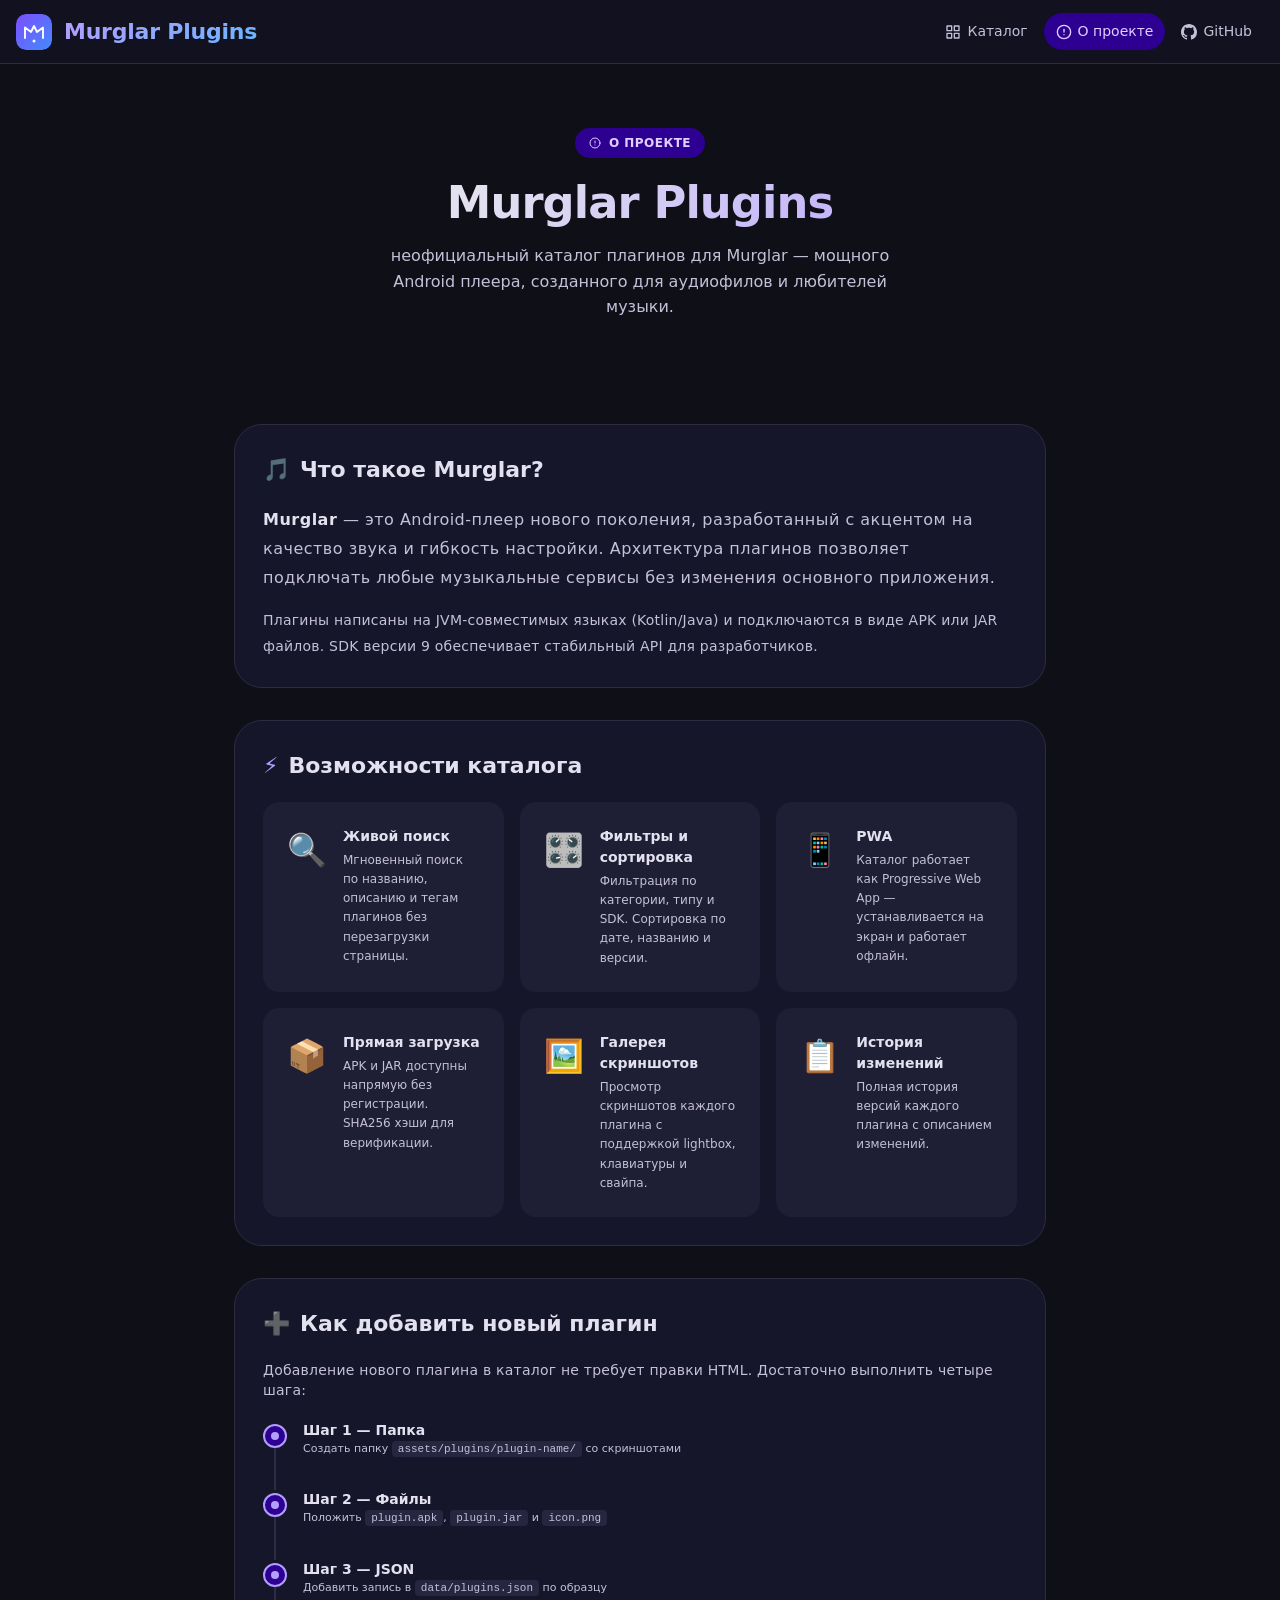
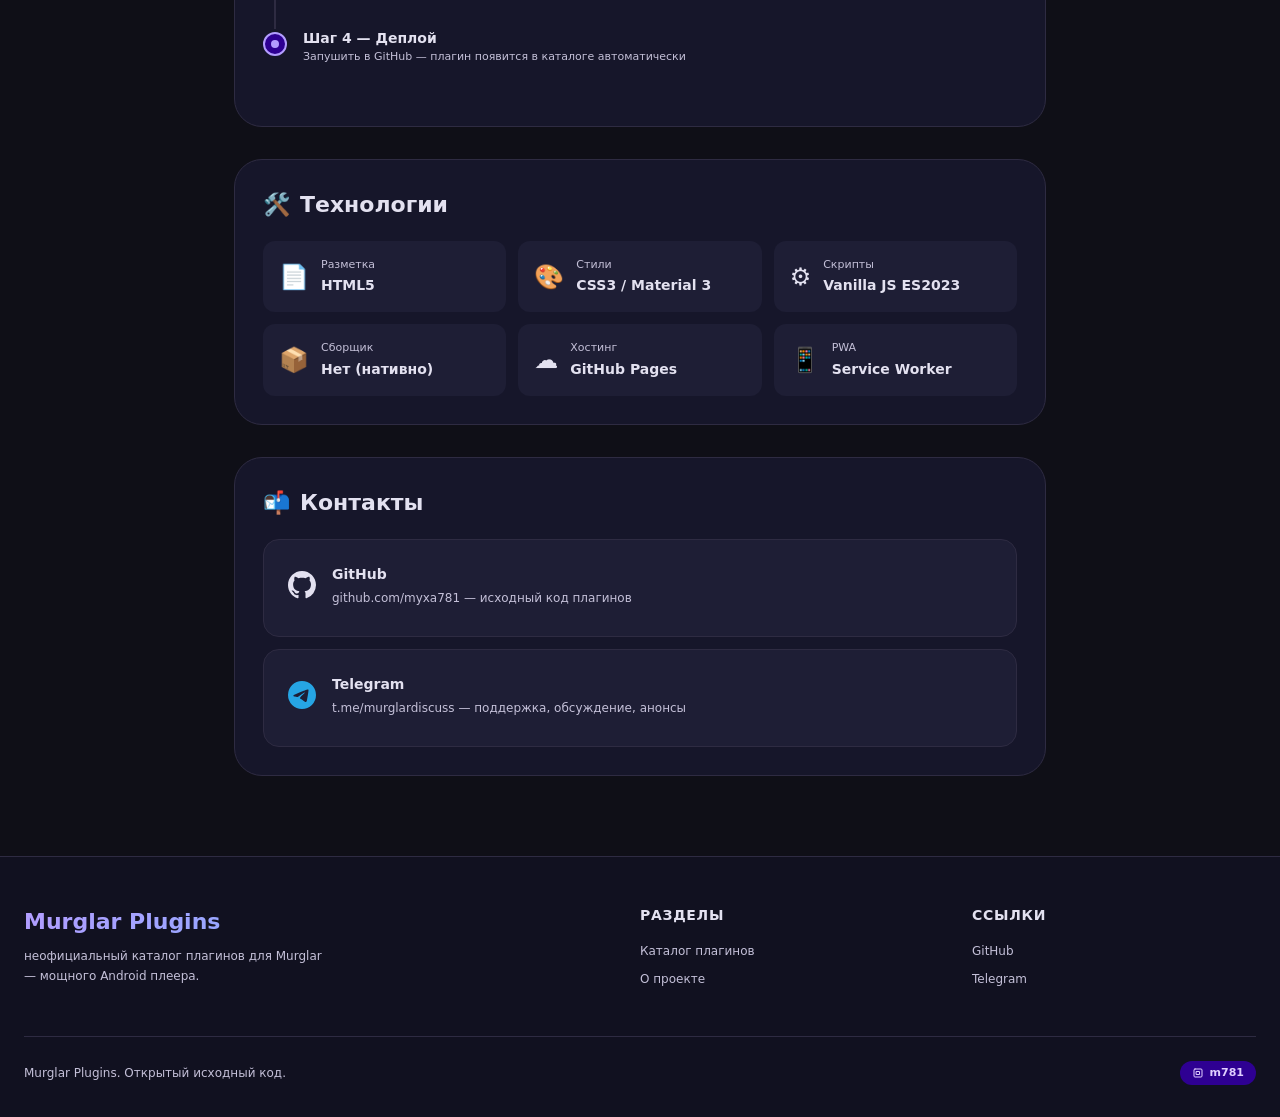
==== commit 22329c27: "Update about.html" ====
--- a/about.html
+++ b/about.html
@@ -96,7 +96,7 @@
           </p>
           <p class="body-medium" style="color:var(--m3-on-surface-variant);line-height:1.8">
             Плагины написаны на JVM-совместимых языках (Kotlin/Java) и подключаются
-            в виде APK или JAR файлов. SDK версии 7.0 обеспечивает стабильный API
+            в виде APK или JAR файлов. SDK версии 9 обеспечивает стабильный API
             для разработчиков.
           </p>
         </section>
@@ -263,7 +263,7 @@
               </div>
               <div>
                 <div class="info-card-title">GitHub</div>
-                <div class="info-card-text">github.com/levi-muzg — исходный код плагинов</div>
+                <div class="info-card-text">github.com/myxa781 — исходный код плагинов</div>
               </div>
             </a>
             <a href="https://t.me/murglar" class="info-card" target="_blank" rel="noopener"
@@ -275,7 +275,7 @@
               </div>
               <div>
                 <div class="info-card-title">Telegram</div>
-                <div class="info-card-text">t.me/murglar — поддержка, обсуждение, анонсы</div>
+                <div class="info-card-text">t.me/murglardiscuss — поддержка, обсуждение, анонсы</div>
               </div>
             </a>
           </div>
@@ -303,8 +303,8 @@
         <div>
           <div class="footer-col-title">Ссылки</div>
           <div class="footer-links">
-            <a href="https://github.com/levi-muzg" class="footer-link" target="_blank" rel="noopener">GitHub</a>
-            <a href="https://t.me/murglar" class="footer-link" target="_blank" rel="noopener">Telegram</a>
+            <a href="https://github.com/myxa781" class="footer-link" target="_blank" rel="noopener">GitHub</a>
+            <a href="https://t.me/murglardiscuss" class="footer-link" target="_blank" rel="noopener">Telegram</a>
           </div>
         </div>
       </div>
